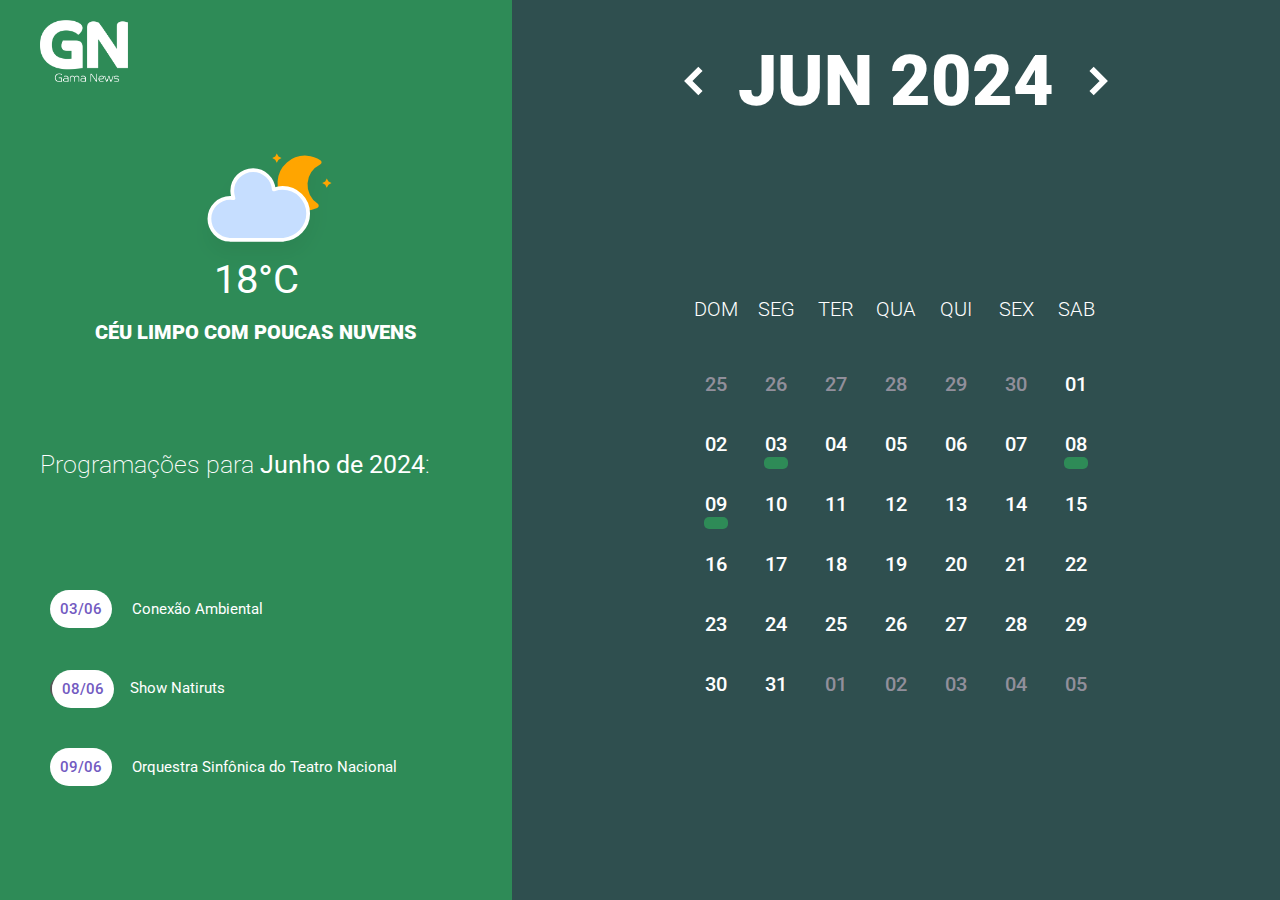
==== Html/calendário.html @ 040e77f7 "Mudanças + Calendário" ====
<!DOCTYPE html>
<html>
  <head>
		<meta charset="utf-8">
		<meta name="viewport" content="width=device-width, initial-scale=1">
    <link rel="stylesheet" type="text/css" href="/Css/calendario.css">
    <link href="https://fonts.googleapis.com/css2?family=Roboto:wght@300;400;500;900&display=swap" rel="stylesheet">
    <script src="https://code.jquery.com/jquery-3.5.1.min.js"></script>
  </head>
  <body>
    <div class="content">
      <section class="info">
        <header>
            <a class="logo" href="index.html">
                <img src="../Assets/img/logopng.png" width="15%" height="">
            </a>
        	<div class="image"><img src="/Assets/cloudy-night-1.svg" class="clima" /></div>
        	<h1 class="temp">18°C</h1>
        	<span>CÉU LIMPO COM POUCAS NUVENS</span>
        </header>
        <main>
        	<div class="agends">
        		<span>Programações para <strong>Junho de 2024</strong>:</span>
        		<div>
        			<a>
        				<span>03/06</span>
        				<p>Conexão Ambiental</p>
        			</a>
							<a>
								<button><span>08/06</span></button> 
								<p>Show Natiruts</p>
              
                <div class="modal-pos">
                        <dialog>
                          <h1>Show do Natiruts</h1>
                            <p>
                              - O grupo musical realiza a última turnê após quase 30 anos de carreira. 
                            Brasília receberá o show no próximo sábado (8/6), na Arena BRB. Quem doar os alimentos 
                          vai poder retirar até dois ingressos. A ação é uma parceria entre o Natiruts e a Setur-DF.
                        <br></p>
                      <p>
                      - Localização: Arena BRB <br></p>
                      <p>
                        - Ingressos: https://www.eventim.com.br/artist/natiruts-01/
                      </p>
                  </dialog>
                </div>
              </a>             <a>
								<span>09/06</span>
								<p>Orquestra Sinfônica do Teatro Nacional</p>
							</a>
                          
						
					
						</div>
          	</div>
        </main>

      </section>
      <section class="calendar">
        <header>
          <span id="prev-month">
            <svg width="19" height="30" viewBox="0 0 19 30" fill="none" xmlns="http://www.w3.org/2000/svg">
              <path d="M14.3333 5L4.33334 15L14.3333 25" stroke="white" stroke-width="6" stroke-linecap="square"/>
            </svg>
          </span>
          <p><span id="month">JUN</span> <span id="year">2024</span></p>
          <span id="next-month">
            <svg width="19" height="30" viewBox="0 0 19 30" fill="none" xmlns="http://www.w3.org/2000/svg">
              <path d="M4.66669 25L14.6667 15L4.66669 5" stroke="white" stroke-width="6" stroke-linecap="square"/>
            </svg>              
          </span>
        </header>
        <main>
          <table id="tableDays">
            <tr>
              <th>DOM</th>
              <th>SEG</th>
              <th>TER</th>
              <th>QUA</th>
              <th>QUI</th>
              <th>SEX</th>
              <th>SAB</th>
            </tr>
            <tr>
              <td class="outherMount">25</td>
              <td class="outherMount">26</td>
              <td class="outherMount">27</td>
              <td class="outherMount">28</td>
              <td class="outherMount">29</td>
              <td class="outherMount">30</td>
              <td>01</td>
            </tr>
            <tr>
              <td>02</td>
              <td class="teste">03</td>
              <td>04</td>
              <td>05</td>
              <td>06</td>
              <td>07</td>
              <td class="teste">08</td>
            </tr>
            <tr>
              <td class="teste">09</td>
              <td>10</td>
              <td>11</td>
              <td>12</td>
              <td>13</td>
              <td>14</td>
              <td>15</td>
            </tr>
            <tr>
              <td>16</td>
              <td>17</td>
              <td>18</td>
              <td>19</td>
              <td>20</td>
              <td>21</td>
              <td>22</td>
            </tr>
            <tr>
              <td>23</td>
              <td>24</td>
              <td>25</td>
              <td>26</td>
              <td>27</td>
              <td>28</td>
              <td>29</td>
            </tr>
            <tr>
              <td>30</td>
              <td>31</td>
              <td class="outherMount">01</td>
              <td class="outherMount">02</td>
              <td class="outherMount">03</td>
              <td class="outherMount">04</td>
              <td class="outherMount">05</td>
            </tr>
          </table>
        </main>

        <footer>
        </footer>
      </section>
    </div>
    <script src="../modal.js"></script>
  </body>
</html>
---- Css/calendario.css ----
::-webkit-scrollbar {
    width: 10px;
    
  }
  
  /* Track */
  ::-webkit-scrollbar-track {
    background: transparent; 
  }
   
  /* Handle */
  ::-webkit-scrollbar-thumb {
    background: #584596;
    border-radius: 5px;
  }
  
  /* Handle on hover */
  ::-webkit-scrollbar-thumb:hover {
    background: #51408a; 
  }
  
  * {
    margin: 0;
    padding: 0;
    outline: 0;
    box-sizing: border-box;
    color: #fff;
  }
  
  
  body {
   
    height: 100vh;
    -webkit-font-smoothing: antialiased;
  }
  
  body, input, button {
    font: 16px Roboto, sans-serif;
  }
  
  .content {
    display: grid;
    grid-template-columns: 2fr 3fr;
  }

  .logo{
    position: absolute;
    top: 20px
  }
  
  .info {
    background: #2E8B57;
    padding: 0 40px;
  }
  
  .info header {
    display: flex;
    justify-content: center;
    flex-direction: column;
    height: 50vh;
    margin: auto;
  }
  
  .info header .image {
    display: flex;
    justify-content: center;
    height: 150px;
  }
  
  .info header .image img{
    height: 200px;
  }
  
  
  @-moz-keyframes spin { 100% { -moz-transform: rotate(360deg); } }
  @-webkit-keyframes spin { 100% { -webkit-transform: rotate(360deg); } }
  @keyframes spin { 100% { -webkit-transform: rotate(360deg); transform:rotate(360deg); } }
  
  .info header h1 {
    text-align: center;
    font-weight: 400;
    font-size: 40px;
    margin-top: 0px;
  }
  
  .info header span {
    text-align: center;
    font-weight: 900;
    font-size: 20px;
    margin-top: 17px;
  }
  
  .info main {
    position: relative;
    height: 50vh;
  }
  
  .info main .agends {
    height: 95%;
    display: grid;
  }
  
  .info main .agends span {
    font-size: 25px;
    font-weight:200;
  }
  
  .info main .agends div {
    margin-top: 20px;
    overflow-y: auto;
  }
  
  
  .info main .agends div a{
    display: flex;
    align-items: center;
    padding: 20px 10px;
    border-radius: 5px;
  }
  
  .info main .agends div a:hover{
    background:	#3CB371;
  }
  
  
  .info main .agends div a span{
    border-radius: 60px;
    color: #725AC1;
    background: #fff;
    font-weight: 500;
    padding: 10px 10px;
    font-size: 15px;
    font-weight: 500;
  }
  
  .info main .agends div a p{
    margin-left: 20px;
    font-size: 15px;
  }
  
  .calendar {
    display: flex;
    height: 100vh;
    flex-direction: column;
    background: #2F4F4F;
    justify-content: space-between;
  }
  
  .calendar header{
    font-size: 70px;
    font-weight: 900;
    width: 100%;
    text-align: center;
    padding-top: 40px;
    display: flex;
    justify-content: center;
    align-items: center;
  }
  
  .calendar header span{
    cursor: pointer;
  }
  
  .calendar header span:last-of-type{
    margin-left: 35px;
  }
  
  .calendar header span:last-of-type:hover svg path{
    stroke: #d0d0d0;
  }
  
  .calendar header span:first-of-type {
    margin-right: 35px;
  }
  
  .calendar header span:first-of-type:hover svg path {
    stroke: #d0d0d0;
  }
  
  .calendar header span svg {
    display: block;
    margin:auto;
  }
  
  .calendar header p span {
    margin: 0 !important;
  }
  
  .calendar main {
    display: flex;
    justify-content: center;
    width: 100%;
  }
  
  .calendar footer {
    width: 100%;
    text-align: right;
    font-size: 16px;
    font-weight: 500;
    padding: 7px;
  }
  
  table {
    border-collapse: collapse;
  }
  
  td, th {
    text-align: center;
    font-size: 20px;
    width: 60px;
    height: 60px;
  }

.agends button {
  width: 60px;
  border-radius: 15px;
  padding-right: 40px;
  cursor: pointer;
}

dialog::backdrop {
  background-color: rgb(0 0 0 / .3);
}

dialog{
  margin: 35vh;
  padding: 40px;
  background-color: #155c33;
  border: none;
  border-radius:  .5rem;
  box-shadow: 0 0 1em rgb( 0 0 0 / .3);
  width: 70%;
}

dialog p{
  padding: 5px;
}

dialog h1{
  padding-bottom: 3px;
  padding-left: 25px;
}

.modal-pos{
  display: flex;
  padding-top: 20px;
}
  
  th {
    font-weight: 300;
    
  }
  
  td {
    font-weight: 500;
    cursor: pointer;
  }
  
  td.teste::after {
    content: " ";
    background: #2E8B57;
    width: 24px;
    height: 12px;
    position: absolute;
    margin-top: 25px;
    margin-left: -23px;
    border-radius: 5px;
  }
  
  td.outherMount {
    color: #918f9b;
  }
  
  tr:first-of-type th {
    padding-bottom: 30px;
  }
  
  td:hover {
    background: rgba(0,0,0,0.2);
  }
  
  
  @media (max-width: 950px)
  {
  
    .content {
      display: grid;
      grid-template-columns: 1fr;
    }
    .info main .agends div {
      display: flex;
      flex-wrap: nowrap;
      overflow-x: auto;
    }
  
    .info main .agends div::-webkit-scrollbar {
      height: 10px;
    }
    
    /* Track */
    .info main .agends div::-webkit-scrollbar-track {
      background: transparent; 
      
    }
     

  
    .info main .agends div a{
      background: rgba(255,255,255,0.40);
      width: 200px;
      margin-left: 20px;
      flex-direction: column;
      align-items: center;
      justify-content: center;
      flex: 0 0 auto;
    }
  
  
    .info main .agends div a span{
      background: none;
      color: #fff;
    }
  
    .info main .agends div a p{
      font-weight: 300;
      font-size: 18px;
      margin: 10px 0 0 0 ;
      text-align: center;
    }
  
    .calendar header{
      font-size: 60px;
      
    }
  
    .calendar header p span#month {
      width: 150px;
      display: inline-block;
      
    }
  
  }
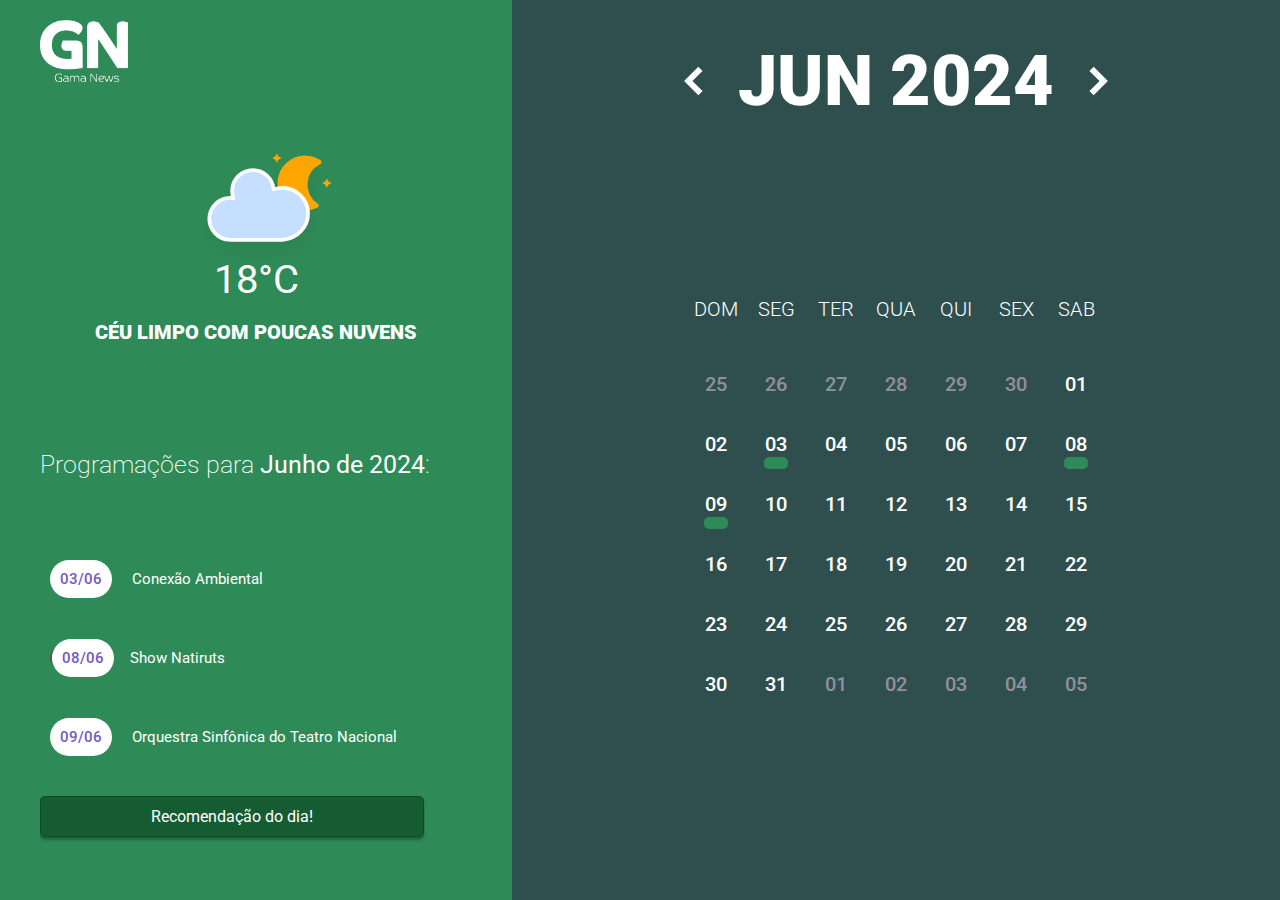
==== commit 72c9b06f: "Calendario 2" ====
--- a/Html/calendário.html
+++ b/Html/calendário.html
@@ -3,6 +3,7 @@
   <head>
 		<meta charset="utf-8">
 		<meta name="viewport" content="width=device-width, initial-scale=1">
+    <title>Calendário Gama News</title>
     <link rel="stylesheet" type="text/css" href="/Css/calendario.css">
     <link href="https://fonts.googleapis.com/css2?family=Roboto:wght@300;400;500;900&display=swap" rel="stylesheet">
     <script src="https://code.jquery.com/jquery-3.5.1.min.js"></script>
@@ -26,34 +27,78 @@
         				<span>03/06</span>
         				<p>Conexão Ambiental</p>
         			</a>
-							<a>
-								<button><span>08/06</span></button> 
-								<p>Show Natiruts</p>
-              
-                <div class="modal-pos">
-                        <dialog>
-                          <h1>Show do Natiruts</h1>
-                            <p>
-                              - O grupo musical realiza a última turnê após quase 30 anos de carreira. 
-                            Brasília receberá o show no próximo sábado (8/6), na Arena BRB. Quem doar os alimentos 
-                          vai poder retirar até dois ingressos. A ação é uma parceria entre o Natiruts e a Setur-DF.
-                        <br></p>
+							  <a>
+                  <button><span>08/06</span></button> 
+                  <p>Show Natiruts</p>
+            
+                    <div class="modal-pos">
+                          <dialog>
+                            <h1>Despedida Natiruts</h1>
+                              <p>
+                                Natiruts faz tour de despedida "Leve com Você" por todo Brasil. Basta dar um 
+                                play em qualquer uma das músicas do Natiruts – ao longo das quase três décadas 
+                                de carreira, foram mais de 100 faixas lançadas – para o ouvinte saber de qual 
+                                banda se trata. Afinal, o grupo liderado pelo vocalista Alexandre Carlo 
+                                onstruiu uma identidade muito própria durante sua caminhada, além de ter 
+                                desenvolvido uma conexão potente com o público brasileiro e mundo afora. 
+                                O Natiruts sempre teve motivos para celebrar e foi um dos responsáveis por 
+                                marcos na indústria musical nacional. Foi o primeiro nome brasileiro a aparecer 
+                                nos telões da Times Square, em Nova York; também dominou as paradas em Portugal 
+                                e outros países, tendo ficado em terceiro lugar na lista dos artistas brasileiros mais ouvidos no mundo. São 11 álbuns, mais de 1.500 shows e 2,5 bilhões de streams até hoje, momento em que a banda está no auge. Agora, o Natiruts anuncia uma decisão grandiosa e fundada na sabedoria: a turnê de despedida da banda "Leve com Você". Serão 20 shows pelo Brasil, em uma realização da 30e. A venda de ingressos começa no dia 27 de fevereiro, na Eventim.
+                              <br></p>
+                              <h4>Brasília</h4>
+                              <p> 
+                                Data: 08/06/2024 <br>
+                                Horário: 21h <br>
+                                Abertura dos Portões: 19h <br>
+                                Local: ARENA BRB - MANÉ GARRINCHA <br>
+                                Endereço: SRPN Portão 1, SRPN - Asa Norte, Brasília - DF, 70070-701 <br>
+                                Classificação etária: Entrada e permanência de crianças/adolescentes de 05 a 15 anos 
+                                de idade, acompanhados dos pais ou responsáveis, e de 16 a 17 anos, desacompanhados 
+                                dos pais ou responsáveis legais. <br></p>
+                              <p>
+                                Ingressos: https://www.eventim.com.br/artist/natiruts-01/
+                              </p>
+                          </dialog>
+                    </div>
+                  </a>             <a>
+                    <span>09/06</span>
+                    <p>Orquestra Sinfônica do Teatro Nacional</p>
+                </a>
+                            
+                <span class="botao-rmd"><button id="active">Recomendação do dia!</button></span>
+
+                <div class="container-popup" id="container">
+                  <div class="popup">
+                    <button id="unactive">&times;</button>
+                    <h1>Pizzaria Toscana</h1>
                       <p>
-                      - Localização: Arena BRB <br></p>
-                      <p>
-                        - Ingressos: https://www.eventim.com.br/artist/natiruts-01/
-                      </p>
-                  </dialog>
+                        Nossa recomendação do dia é a Pizzaria Toscana! Leve sua família ou amigos para aproveitar 
+                        uma das melhores pizzas do gama por um preço ótimo! A pizzaria fornece promoções às Terças, Quintas e Sábados, 
+                        além também de soltarem descontos exclusivos frequentemente, não perca seu tempo e vá experimentar!
+                        <img src="/Assets/img/pizzatoscana.jpeg">
+                          <br></p>
+                          <h3>Localização e horários</h3>
+                        <p>  
+                          Segunda - Fechado <br>
+                          Terça - 17:30 às 23:30<br>
+                          Quarta - 
+                                  17:30 às 23:30<br>
+                          Quinta - 
+                                  17:30 às 23:30<br>
+                          Sexta - 
+                                  17:30 às 23:30<br>
+                          Sábado - 
+                                  17:30 às 23:30<br>
+                          Domingo - 
+                                  17:30 às 23:30 <br></p>
+                        <p> <br>
+                          Onde comprar: https://app.cardapioweb.com/pizzaria_toscana
+                        </p>
+                  </div>
                 </div>
-              </a>             <a>
-								<span>09/06</span>
-								<p>Orquestra Sinfônica do Teatro Nacional</p>
-							</a>
-                          
-						
-					
 						</div>
-          	</div>
+          </div>
         </main>
 
       </section>
--- a/Css/calendario.css
+++ b/Css/calendario.css
@@ -223,7 +223,8 @@
 }
 
 dialog{
-  margin: 35vh;
+  font-size: 25px;
+  margin: 30vh;
   padding: 40px;
   background-color: #155c33;
   border: none;
@@ -236,9 +237,9 @@
   padding: 5px;
 }
 
+
 dialog h1{
   padding-bottom: 3px;
-  padding-left: 25px;
 }
 
 .modal-pos{
@@ -254,6 +255,78 @@
   td {
     font-weight: 500;
     cursor: pointer;
+  }
+
+  .info main .botao-rmd button{
+    background: #155c33;
+    width: 30vw;
+    border:1px solid rgba(0,0,0,0.2);
+    padding: 10px;
+    border-radius: 5px;
+    margin-top: 20px;
+    box-shadow: 0px 3px 3px rgba(0,0,0,0.3);
+    cursor: pointer;
+  }
+  
+  .info main .agends button:hover {
+    background: rgba(0,0,0,0.3);
+  }
+
+  .container-popup{
+    position: fixed;
+    top: 0;
+    left: 0;
+    right: 0;
+    bottom: 0;
+    display: none;
+    align-items: center;
+    width: 70vw;
+    height: 120vh;
+    justify-content: center;
+  }
+
+  .container-popup.active{
+    display: flex;
+  }
+
+  .popup{
+    font-size: 20px;
+    margin: 20vh;
+    padding: 40px;
+    background-color: #155c33;
+    border: none;
+    border-radius:  .5rem;
+    box-shadow: 0 0 1em rgb( 0 0 0 / .3);
+    width: 1000px; 
+
+  }
+
+  .popup button:hover{
+    background: none;
+  }
+
+  .popup::backdrop {
+    background-color: rgb(0 0 0 / .3);
+  }
+
+  .popup img{
+    width: 10vw;
+    height: 20vh;
+    display: flex;
+    justify-content: center;
+    align-items: center;
+    padding-top: 10px;
+  }
+
+  .popup button{
+    color: #fff;
+    font-size: 2.5rem;
+    position: relative;
+    align-items: center;
+    justify-content: center;
+    background: none;
+    border: none;
+    left: 50rem;
   }
   
   td.teste::after {
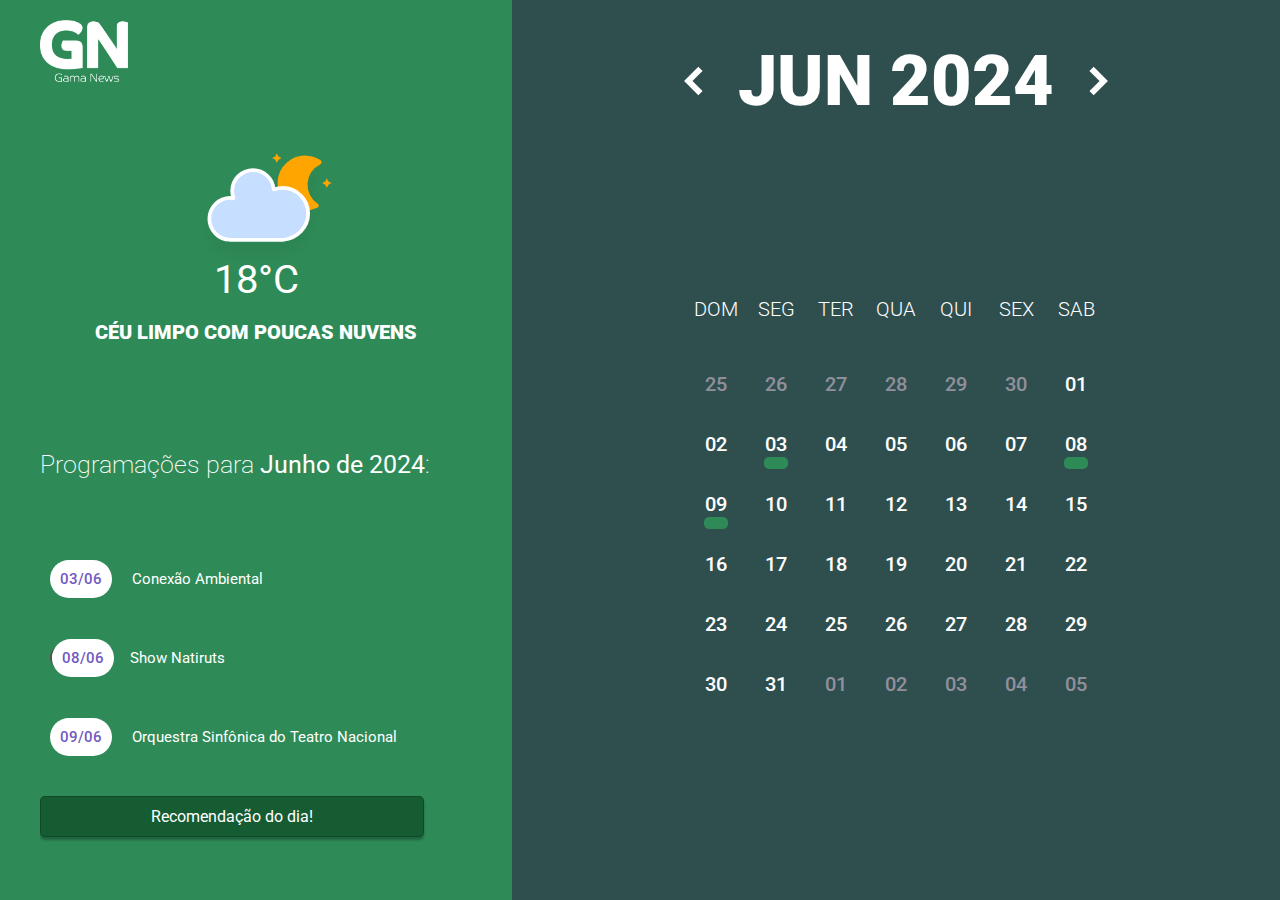
==== commit 6e595316: "Calendário + comentario noticia mudança" ====
--- a/Html/calendário.html
+++ b/Html/calendário.html
@@ -189,5 +189,6 @@
       </section>
     </div>
     <script src="../modal.js"></script>
+    <script src="../meses.js"></script>
   </body>
 </html>--- a/Css/calendario.css
+++ b/Css/calendario.css
@@ -302,7 +302,7 @@
   }
 
   .popup button:hover{
-    background: none;
+    background:none;
   }
 
   .popup::backdrop {
@@ -328,6 +328,8 @@
     border: none;
     left: 50rem;
   }
+
+
   
   td.teste::after {
     content: " ";
